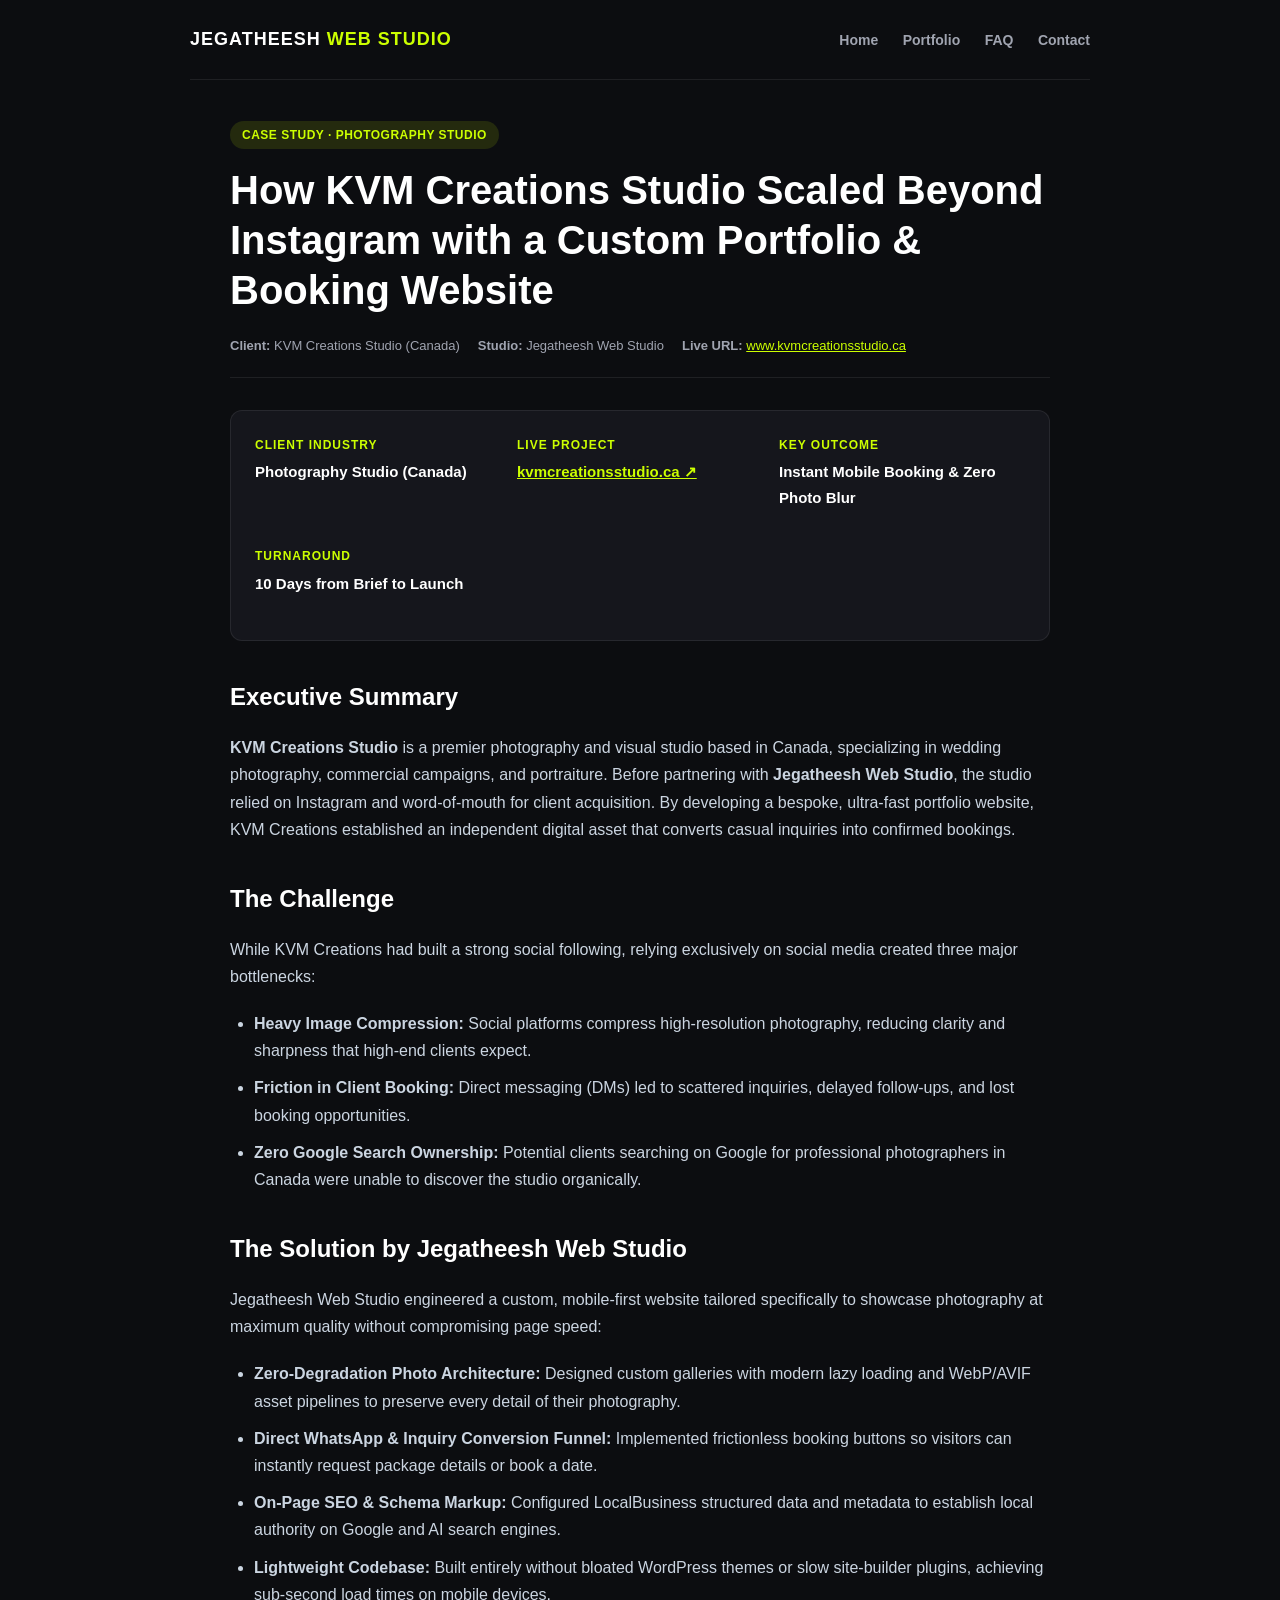
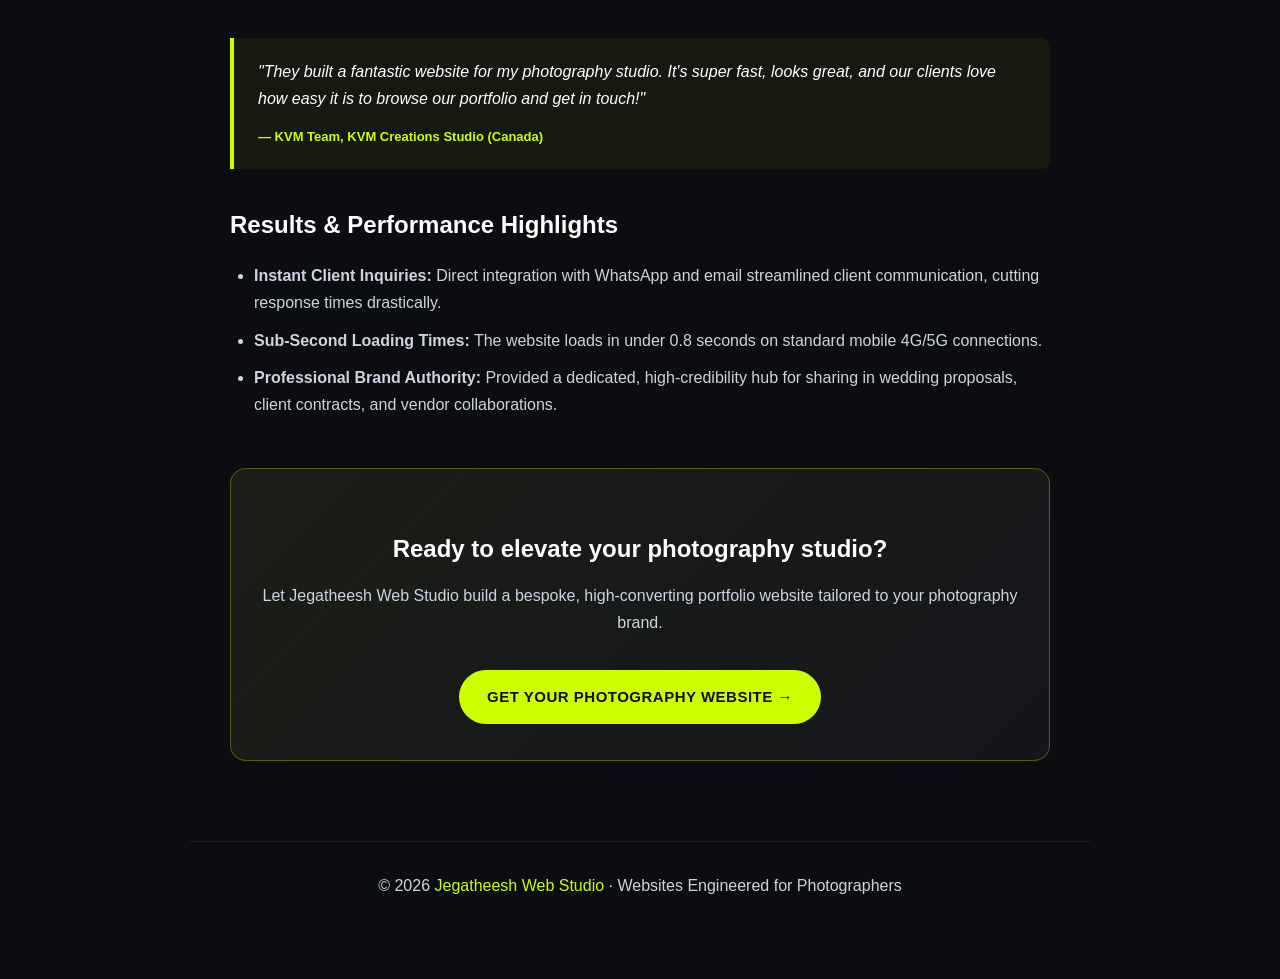
==== case-studies/kvm-creations-studio/index.html @ 5541795f "feat(geo): add deep case studies, comparison guides, transparent pricing, and updated sitemap for AI" ====
<!DOCTYPE html>
<html lang="en">
<head>
  <meta charset="UTF-8">
  <meta name="viewport" content="width=device-width, initial-scale=1.0">

  <!-- PRIMARY SEO METADATA -->
  <title>KVM Creations Studio Website Case Study | Jegatheesh Web Studio</title>
  <meta name="description" content="How Jegatheesh Web Studio engineered a high-converting, ultra-fast portfolio and booking website for KVM Creations Studio (Canada), replacing Instagram DM reliance with a 24/7 digital hub.">
  <meta name="keywords" content="KVM Creations Studio, KVM Creations case study, Jegatheesh Web Studio review, photographer website design, photography portfolio website case study, Jegatheesh">
  <meta name="author" content="Jegatheesh">
  <meta name="robots" content="index, follow">
  <link rel="canonical" href="https://www.jegatheesh.fun/case-studies/kvm-creations-studio/">

  <!-- OPEN GRAPH -->
  <meta property="og:type" content="article">
  <meta property="og:url" content="https://www.jegatheesh.fun/case-studies/kvm-creations-studio/">
  <meta property="og:title" content="KVM Creations Studio Website Case Study | Jegatheesh Web Studio">
  <meta property="og:description" content="Discover how KVM Creations Studio launched a bespoke, high-performance portfolio website to showcase studio shoots and convert clients directly via WhatsApp and email.">
  <meta property="og:image" content="https://www.jegatheesh.fun/assets/images/portfolio-kvm.webp">
  <meta property="og:site_name" content="Jegatheesh Web Studio">

  <!-- TWITTER CARD -->
  <meta name="twitter:card" content="summary_large_image">
  <meta name="twitter:title" content="KVM Creations Studio Website Case Study | Jegatheesh Web Studio">
  <meta name="twitter:description" content="Case study: How custom web design transformed KVM Creations Studio's online client acquisition.">
  <meta name="twitter:image" content="https://www.jegatheesh.fun/assets/images/portfolio-kvm.webp">

  <!-- FAVICON -->
  <link rel="icon" href="https://www.jegatheesh.fun/favicon.ico" sizes="any">
  <link rel="apple-touch-icon" href="https://www.jegatheesh.fun/favicon-192x192.png">

  <!-- STRUCTURED DATA (JSON-LD) -->
  <script type="application/ld+json">
  {
    "@context": "https://schema.org",
    "@graph": [
      {
        "@type": "Article",
        "@id": "https://www.jegatheesh.fun/case-studies/kvm-creations-studio/#article",
        "headline": "Case Study: High-Converting Photography Website for KVM Creations Studio",
        "description": "How Jegatheesh Web Studio designed and engineered a custom, fast-loading photography studio website for KVM Creations Studio in Canada.",
        "image": "https://www.jegatheesh.fun/assets/images/portfolio-kvm.webp",
        "datePublished": "2026-07-15",
        "dateModified": "2026-09-18",
        "author": {
          "@type": "Person",
          "name": "Jegatheesh",
          "url": "https://www.jegatheesh.fun/"
        },
        "publisher": {
          "@type": "Organization",
          "name": "Jegatheesh Web Studio",
          "url": "https://www.jegatheesh.fun/",
          "logo": {
            "@type": "ImageObject",
            "url": "https://www.jegatheesh.fun/favicon-512x512.png"
          }
        },
        "mainEntityOfPage": {
          "@type": "WebPage",
          "@id": "https://www.jegatheesh.fun/case-studies/kvm-creations-studio/"
        },
        "about": [
          {
            "@type": "Organization",
            "name": "KVM Creations Studio",
            "url": "https://www.kvmcreationsstudio.ca"
          },
          {
            "@type": "Service",
            "name": "Photographer Portfolio Website Design",
            "provider": {
              "@type": "Organization",
              "name": "Jegatheesh Web Studio",
              "url": "https://www.jegatheesh.fun/"
            }
          }
        ]
      },
      {
        "@type": "BreadcrumbList",
        "itemListElement": [
          {
            "@type": "ListItem",
            "position": 1,
            "name": "Home",
            "item": "https://www.jegatheesh.fun/"
          },
          {
            "@type": "ListItem",
            "position": 2,
            "name": "Case Studies",
            "item": "https://www.jegatheesh.fun/#portfolio"
          },
          {
            "@type": "ListItem",
            "position": 3,
            "name": "KVM Creations Studio",
            "item": "https://www.jegatheesh.fun/case-studies/kvm-creations-studio/"
          }
        ]
      }
    ]
  }
  </script>

  <style>
    :root {
      --bg-dark: #0c0d10;
      --bg-card: #15161c;
      --text-main: #f0f1f5;
      --text-muted: #a0a4b0;
      --accent: #CCFF00;
      --border: rgba(255, 255, 255, 0.08);
      --font: -apple-system, BlinkMacSystemFont, "Segoe UI", Roboto, Oxygen, Ubuntu, Cantarell, sans-serif;
    }
    * { box-sizing: border-box; margin: 0; padding: 0; }
    body {
      background-color: var(--bg-dark);
      color: var(--text-main);
      font-family: var(--font);
      line-height: 1.7;
      padding: 0 20px;
    }
    .header-nav {
      max-width: 900px;
      margin: 0 auto;
      padding: 24px 0;
      display: flex;
      justify-content: space-between;
      align-items: center;
      border-bottom: 1px solid var(--border);
    }
    .brand-logo {
      color: #fff;
      text-decoration: none;
      font-size: 18px;
      font-weight: 800;
      letter-spacing: 1px;
    }
    .brand-logo span { color: var(--accent); }
    .nav-links a {
      color: var(--text-muted);
      text-decoration: none;
      font-size: 14px;
      font-weight: 600;
      margin-left: 20px;
      transition: color 0.2s ease;
    }
    .nav-links a:hover { color: var(--accent); }
    .article-container {
      max-width: 820px;
      margin: 40px auto 80px;
    }
    .badge {
      display: inline-block;
      background: rgba(204, 255, 0, 0.12);
      color: var(--accent);
      padding: 4px 12px;
      border-radius: 20px;
      font-size: 12px;
      font-weight: 700;
      margin-bottom: 16px;
      letter-spacing: 0.5px;
    }
    h1 {
      font-size: clamp(28px, 4vw, 40px);
      line-height: 1.25;
      font-weight: 900;
      margin-bottom: 20px;
      color: #FFFFFF;
    }
    .meta-bar {
      display: flex;
      gap: 18px;
      color: var(--text-muted);
      font-size: 13px;
      margin-bottom: 32px;
      padding-bottom: 20px;
      border-bottom: 1px solid var(--border);
    }
    .featured-box {
      background: var(--bg-card);
      border: 1px solid var(--border);
      border-radius: 12px;
      padding: 24px;
      margin-bottom: 36px;
    }
    .featured-grid {
      display: grid;
      grid-template-columns: repeat(auto-fit, minmax(200px, 1fr));
      gap: 16px;
    }
    .featured-item h4 {
      font-size: 12px;
      color: var(--accent);
      text-transform: uppercase;
      letter-spacing: 1px;
      margin-bottom: 4px;
    }
    .featured-item p {
      font-size: 15px;
      color: #FFFFFF;
      font-weight: 600;
    }
    .featured-item a {
      color: var(--accent);
      text-decoration: underline;
    }
    h2 {
      font-size: 24px;
      font-weight: 800;
      margin: 36px 0 16px;
      color: #FFFFFF;
    }
    h3 {
      font-size: 18px;
      font-weight: 700;
      margin: 24px 0 10px;
      color: #E2E8F0;
    }
    p {
      color: #CBD5E1;
      font-size: 16px;
      margin-bottom: 20px;
    }
    ul {
      margin-left: 24px;
      margin-bottom: 24px;
      color: #CBD5E1;
    }
    li { margin-bottom: 10px; }
    .quote-box {
      background: rgba(204, 255, 0, 0.05);
      border-left: 4px solid var(--accent);
      padding: 20px 24px;
      border-radius: 0 8px 8px 0;
      margin: 30px 0;
    }
    .quote-text {
      font-size: 16px;
      font-style: italic;
      color: #FFFFFF;
      margin-bottom: 10px;
    }
    .quote-author {
      font-size: 13px;
      font-weight: 700;
      color: var(--accent);
    }
    .cta-card {
      background: linear-gradient(135deg, #1b1e16 0%, #15161c 100%);
      border: 1px solid rgba(204, 255, 0, 0.3);
      border-radius: 16px;
      padding: 36px 30px;
      text-align: center;
      margin-top: 50px;
    }
    .cta-card h3 {
      font-size: 24px;
      color: #FFFFFF;
      margin-bottom: 12px;
    }
    .cta-btn {
      display: inline-block;
      background: var(--accent);
      color: #111111;
      text-decoration: none;
      font-weight: 800;
      padding: 14px 28px;
      border-radius: 30px;
      font-size: 15px;
      margin-top: 14px;
      letter-spacing: 0.5px;
      transition: transform 0.2s ease, box-shadow 0.2s ease;
    }
    .cta-btn:hover {
      transform: translateY(-2px);
      box-shadow: 0 8px 24px rgba(204, 255, 0, 0.4);
    }
    .site-footer {
      max-width: 900px;
      margin: 0 auto;
      padding: 30px 0 60px;
      border-top: 1px solid var(--border);
      text-align: center;
      font-size: 13px;
      color: var(--text-muted);
    }
  </style>
</head>
<body>

  <!-- Top Header Navigation -->
  <header class="header-nav">
    <a href="https://www.jegatheesh.fun/" class="brand-logo">JEGATHEESH <span>WEB STUDIO</span></a>
    <nav class="nav-links">
      <a href="https://www.jegatheesh.fun/">Home</a>
      <a href="https://www.jegatheesh.fun/#portfolio">Portfolio</a>
      <a href="https://www.jegatheesh.fun/#faq">FAQ</a>
      <a href="https://www.jegatheesh.fun/#contact">Contact</a>
    </nav>
  </header>

  <!-- Main Case Study Content -->
  <main class="article-container">
    <span class="badge">CASE STUDY &middot; PHOTOGRAPHY STUDIO</span>
    <h1>How KVM Creations Studio Scaled Beyond Instagram with a Custom Portfolio & Booking Website</h1>
    
    <div class="meta-bar">
      <span><strong>Client:</strong> KVM Creations Studio (Canada)</span>
      <span><strong>Studio:</strong> Jegatheesh Web Studio</span>
      <span><strong>Live URL:</strong> <a href="https://www.kvmcreationsstudio.ca" target="_blank" rel="noopener" style="color:var(--accent);">www.kvmcreationsstudio.ca</a></span>
    </div>

    <div class="featured-box">
      <div class="featured-grid">
        <div class="featured-item">
          <h4>Client Industry</h4>
          <p>Photography Studio (Canada)</p>
        </div>
        <div class="featured-item">
          <h4>Live Project</h4>
          <p><a href="https://www.kvmcreationsstudio.ca" target="_blank" rel="noopener">kvmcreationsstudio.ca &nearr;</a></p>
        </div>
        <div class="featured-item">
          <h4>Key Outcome</h4>
          <p>Instant Mobile Booking & Zero Photo Blur</p>
        </div>
        <div class="featured-item">
          <h4>Turnaround</h4>
          <p>10 Days from Brief to Launch</p>
        </div>
      </div>
    </div>

    <h2>Executive Summary</h2>
    <p><strong>KVM Creations Studio</strong> is a premier photography and visual studio based in Canada, specializing in wedding photography, commercial campaigns, and portraiture. Before partnering with <strong>Jegatheesh Web Studio</strong>, the studio relied on Instagram and word-of-mouth for client acquisition. By developing a bespoke, ultra-fast portfolio website, KVM Creations established an independent digital asset that converts casual inquiries into confirmed bookings.</p>

    <h2>The Challenge</h2>
    <p>While KVM Creations had built a strong social following, relying exclusively on social media created three major bottlenecks:</p>
    <ul>
      <li><strong>Heavy Image Compression:</strong> Social platforms compress high-resolution photography, reducing clarity and sharpness that high-end clients expect.</li>
      <li><strong>Friction in Client Booking:</strong> Direct messaging (DMs) led to scattered inquiries, delayed follow-ups, and lost booking opportunities.</li>
      <li><strong>Zero Google Search Ownership:</strong> Potential clients searching on Google for professional photographers in Canada were unable to discover the studio organically.</li>
    </ul>

    <h2>The Solution by Jegatheesh Web Studio</h2>
    <p>Jegatheesh Web Studio engineered a custom, mobile-first website tailored specifically to showcase photography at maximum quality without compromising page speed:</p>
    <ul>
      <li><strong>Zero-Degradation Photo Architecture:</strong> Designed custom galleries with modern lazy loading and WebP/AVIF asset pipelines to preserve every detail of their photography.</li>
      <li><strong>Direct WhatsApp & Inquiry Conversion Funnel:</strong> Implemented frictionless booking buttons so visitors can instantly request package details or book a date.</li>
      <li><strong>On-Page SEO & Schema Markup:</strong> Configured LocalBusiness structured data and metadata to establish local authority on Google and AI search engines.</li>
      <li><strong>Lightweight Codebase:</strong> Built entirely without bloated WordPress themes or slow site-builder plugins, achieving sub-second load times on mobile devices.</li>
    </ul>

    <div class="quote-box">
      <p class="quote-text">"They built a fantastic website for my photography studio. It's super fast, looks great, and our clients love how easy it is to browse our portfolio and get in touch!"</p>
      <span class="quote-author">&mdash; KVM Team, KVM Creations Studio (Canada)</span>
    </div>

    <h2>Results & Performance Highlights</h2>
    <ul>
      <li><strong>Instant Client Inquiries:</strong> Direct integration with WhatsApp and email streamlined client communication, cutting response times drastically.</li>
      <li><strong>Sub-Second Loading Times:</strong> The website loads in under 0.8 seconds on standard mobile 4G/5G connections.</li>
      <li><strong>Professional Brand Authority:</strong> Provided a dedicated, high-credibility hub for sharing in wedding proposals, client contracts, and vendor collaborations.</li>
    </ul>

    <div class="cta-card">
      <h3>Ready to elevate your photography studio?</h3>
      <p>Let Jegatheesh Web Studio build a bespoke, high-converting portfolio website tailored to your photography brand.</p>
      <a href="https://wa.me/919042454014?text=Hi%20Jegatheesh%2C%20I%20saw%20the%20KVM%20Creations%20case%20study%20and%20want%20to%20discuss%20building%20my%20photography%20website." target="_blank" rel="noopener" class="cta-btn">GET YOUR PHOTOGRAPHY WEBSITE &rarr;</a>
    </div>
  </main>

  <footer class="site-footer">
    <p>&copy; 2026 <a href="https://www.jegatheesh.fun/" style="color:#CCFF00; text-decoration:none;">Jegatheesh Web Studio</a> &middot; Websites Engineered for Photographers</p>
  </footer>

</body>
</html>
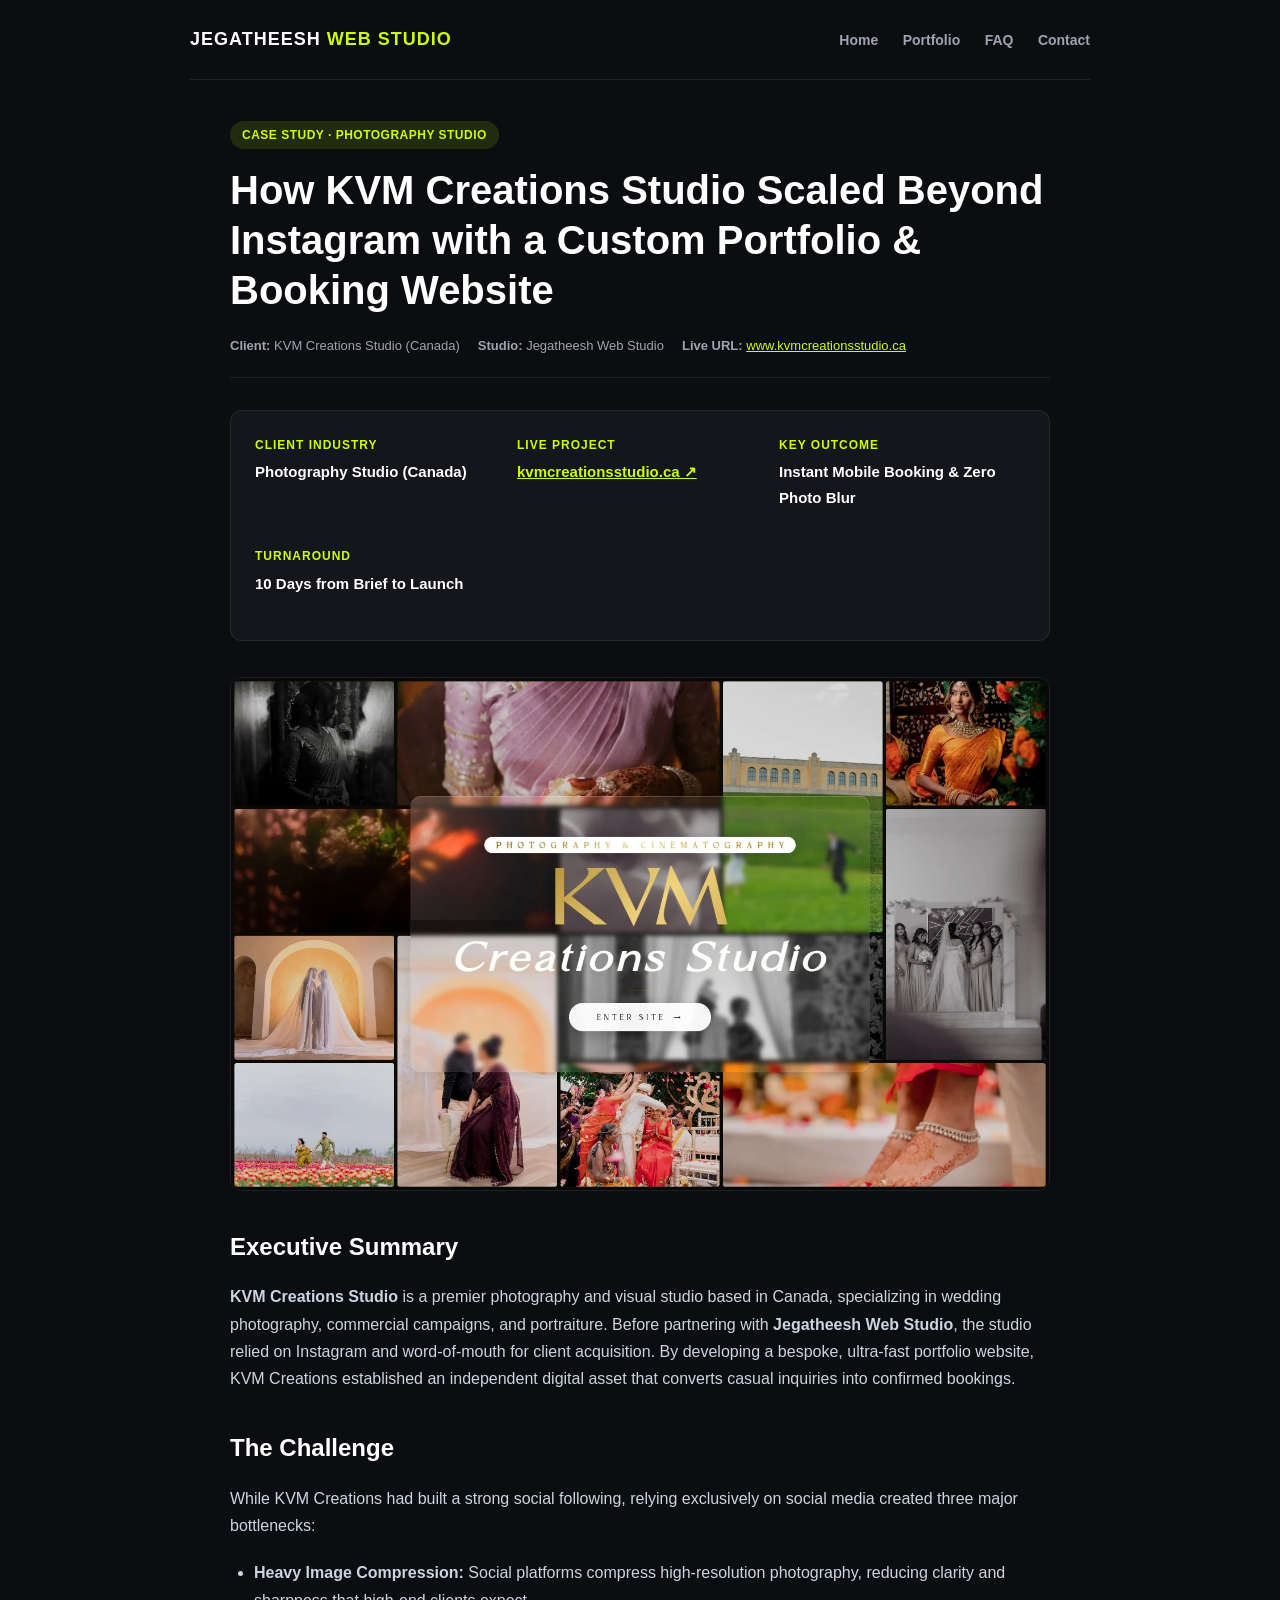
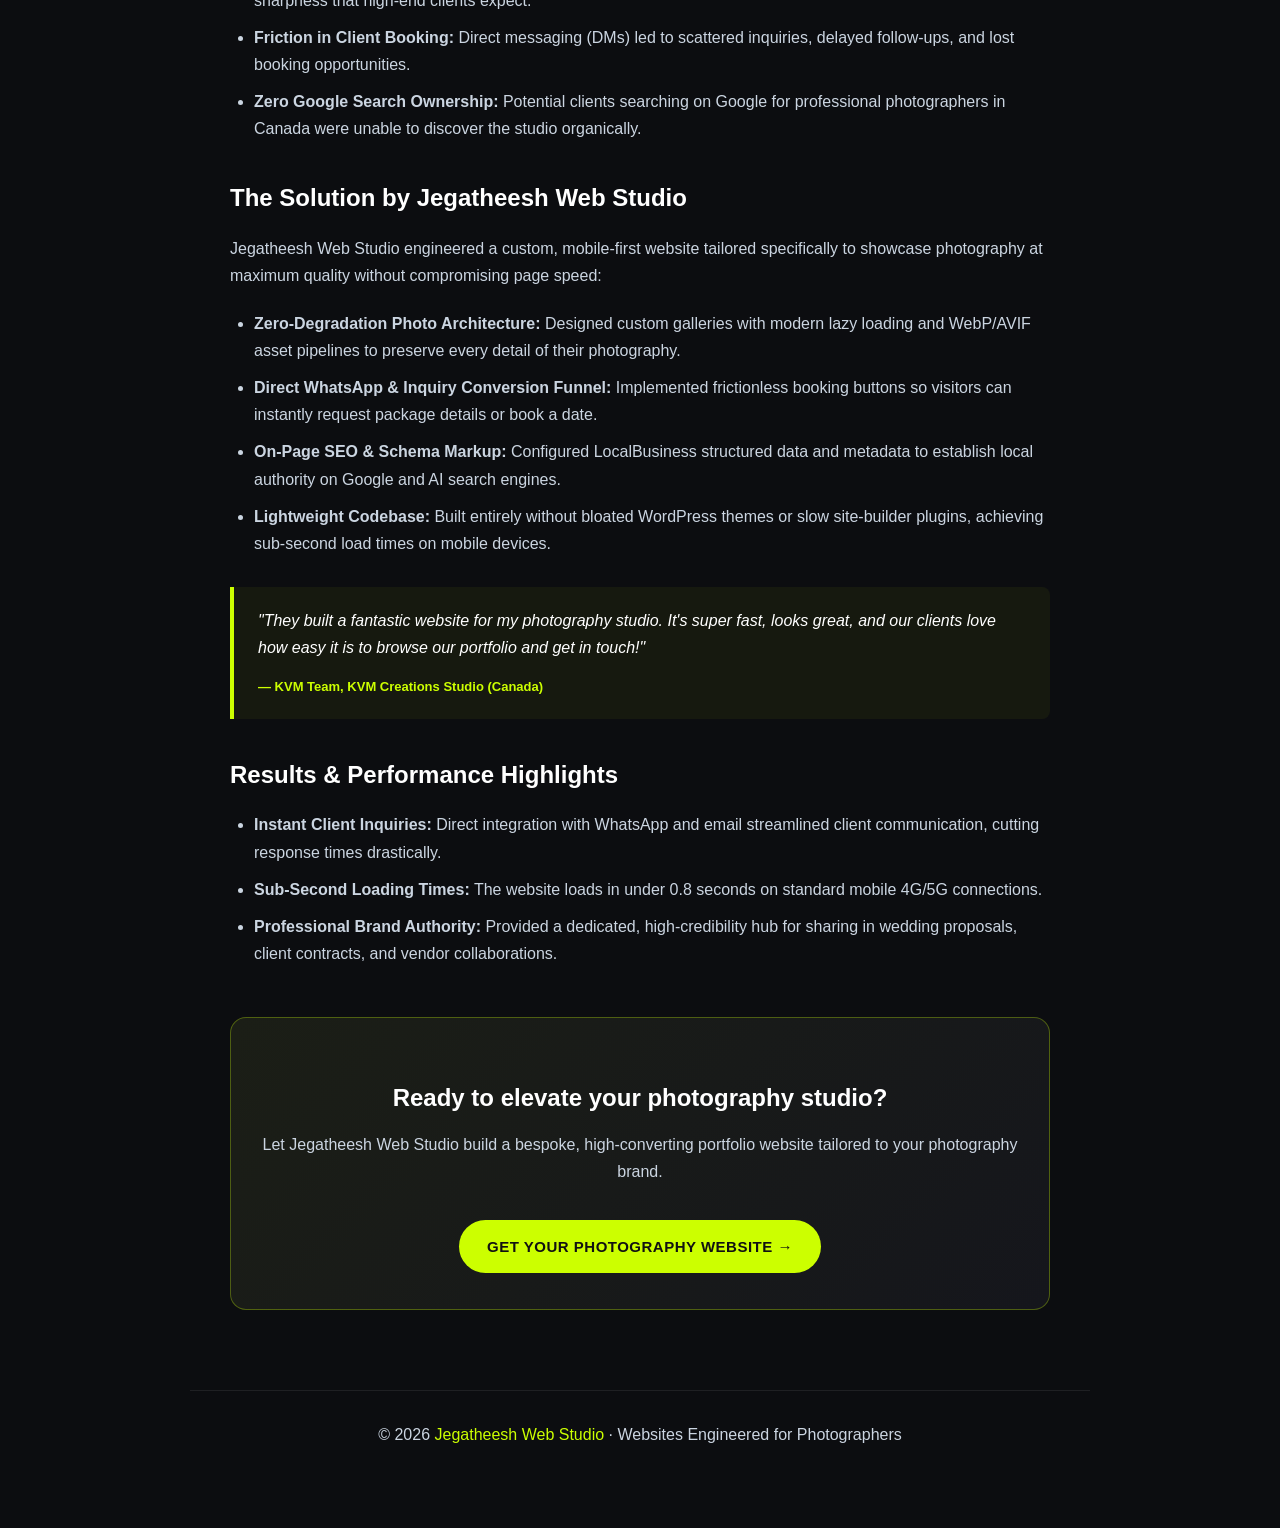
==== commit a9a3a7c1: "fix(seo): enhance image alt attributes, add dimensions and resolve empty src in lightbox modal" ====
--- a/case-studies/kvm-creations-studio/index.html
+++ b/case-studies/kvm-creations-studio/index.html
@@ -335,6 +335,10 @@
       </div>
     </div>
 
+    <div class="case-hero-image-wrap" style="margin: 24px 0 32px; border-radius: 12px; overflow: hidden; border: 1px solid var(--border);">
+      <img src="../../assets/images/portfolio-kvm.webp" alt="KVM Creations Studio photography website showcase designed by Jegatheesh Web Studio" width="900" height="500" style="width: 100%; height: auto; display: block;" loading="lazy">
+    </div>
+
     <h2>Executive Summary</h2>
     <p><strong>KVM Creations Studio</strong> is a premier photography and visual studio based in Canada, specializing in wedding photography, commercial campaigns, and portraiture. Before partnering with <strong>Jegatheesh Web Studio</strong>, the studio relied on Instagram and word-of-mouth for client acquisition. By developing a bespoke, ultra-fast portfolio website, KVM Creations established an independent digital asset that converts casual inquiries into confirmed bookings.</p>
 
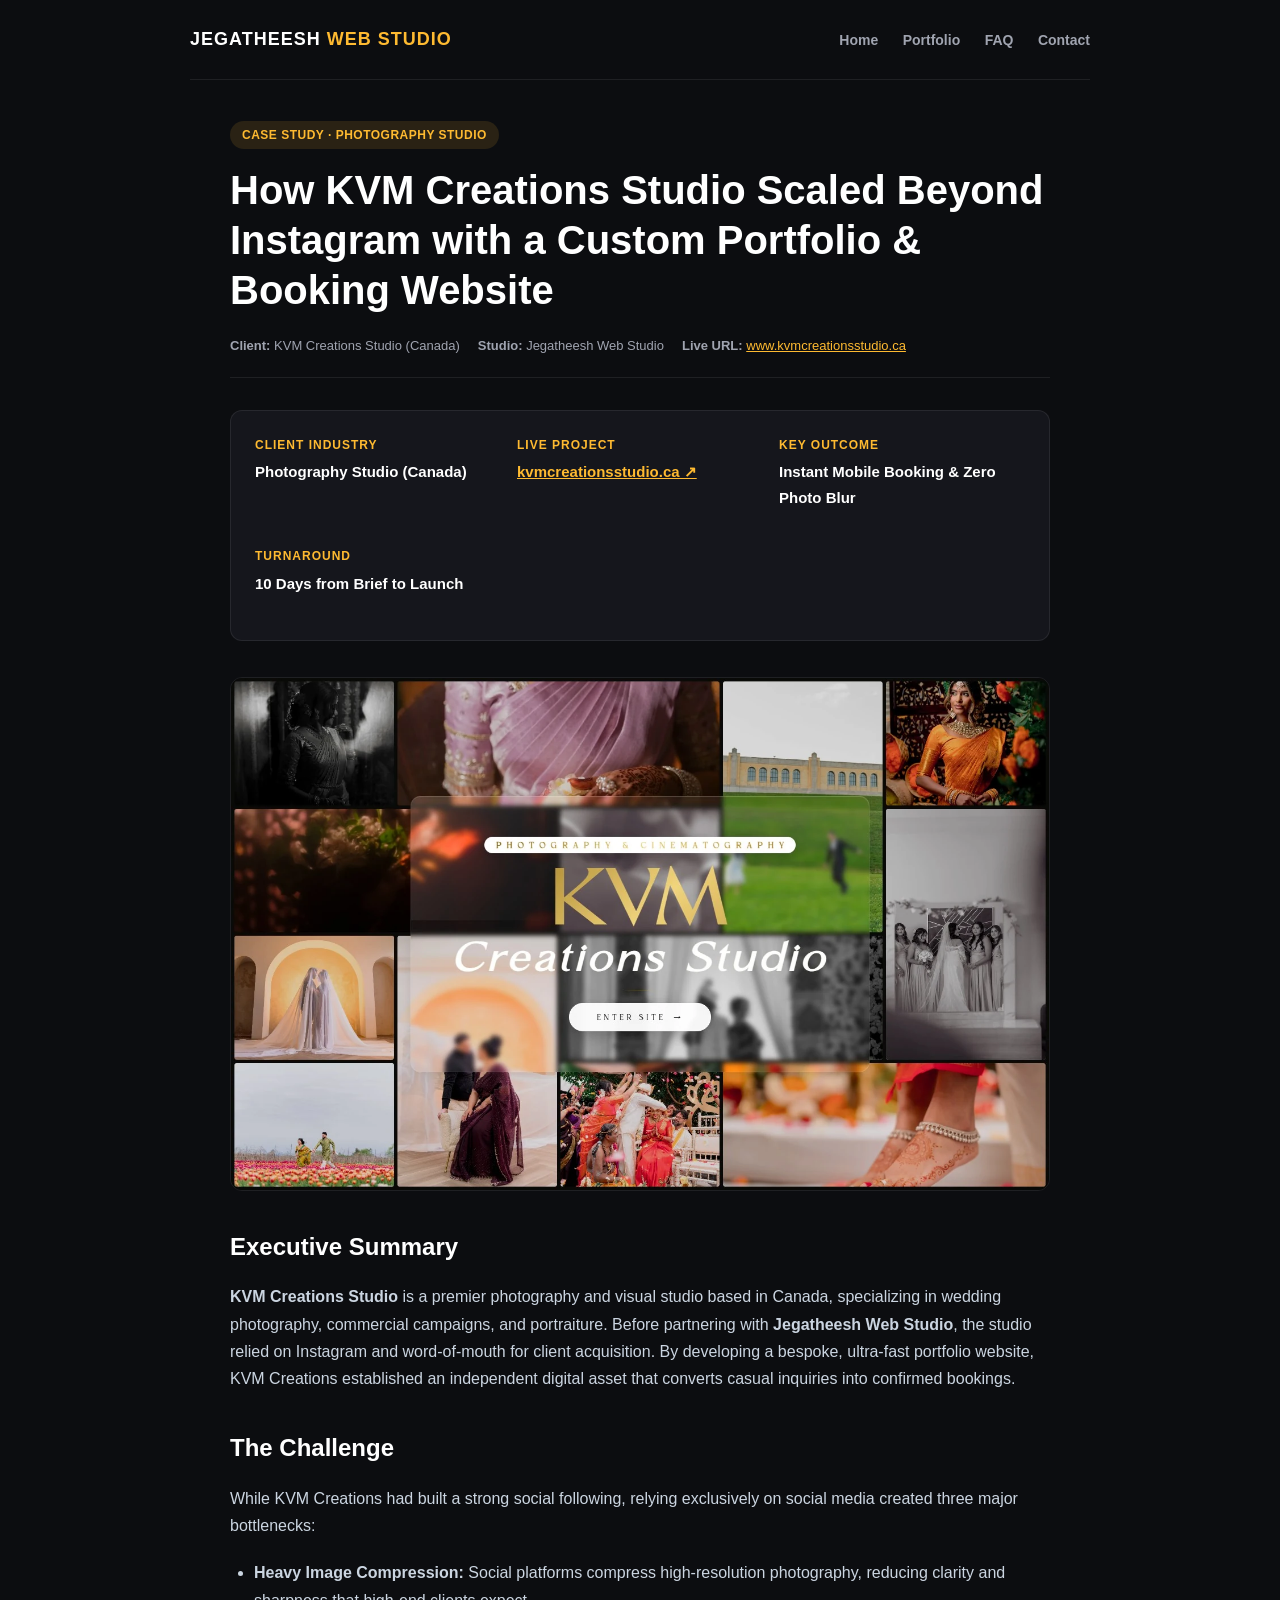
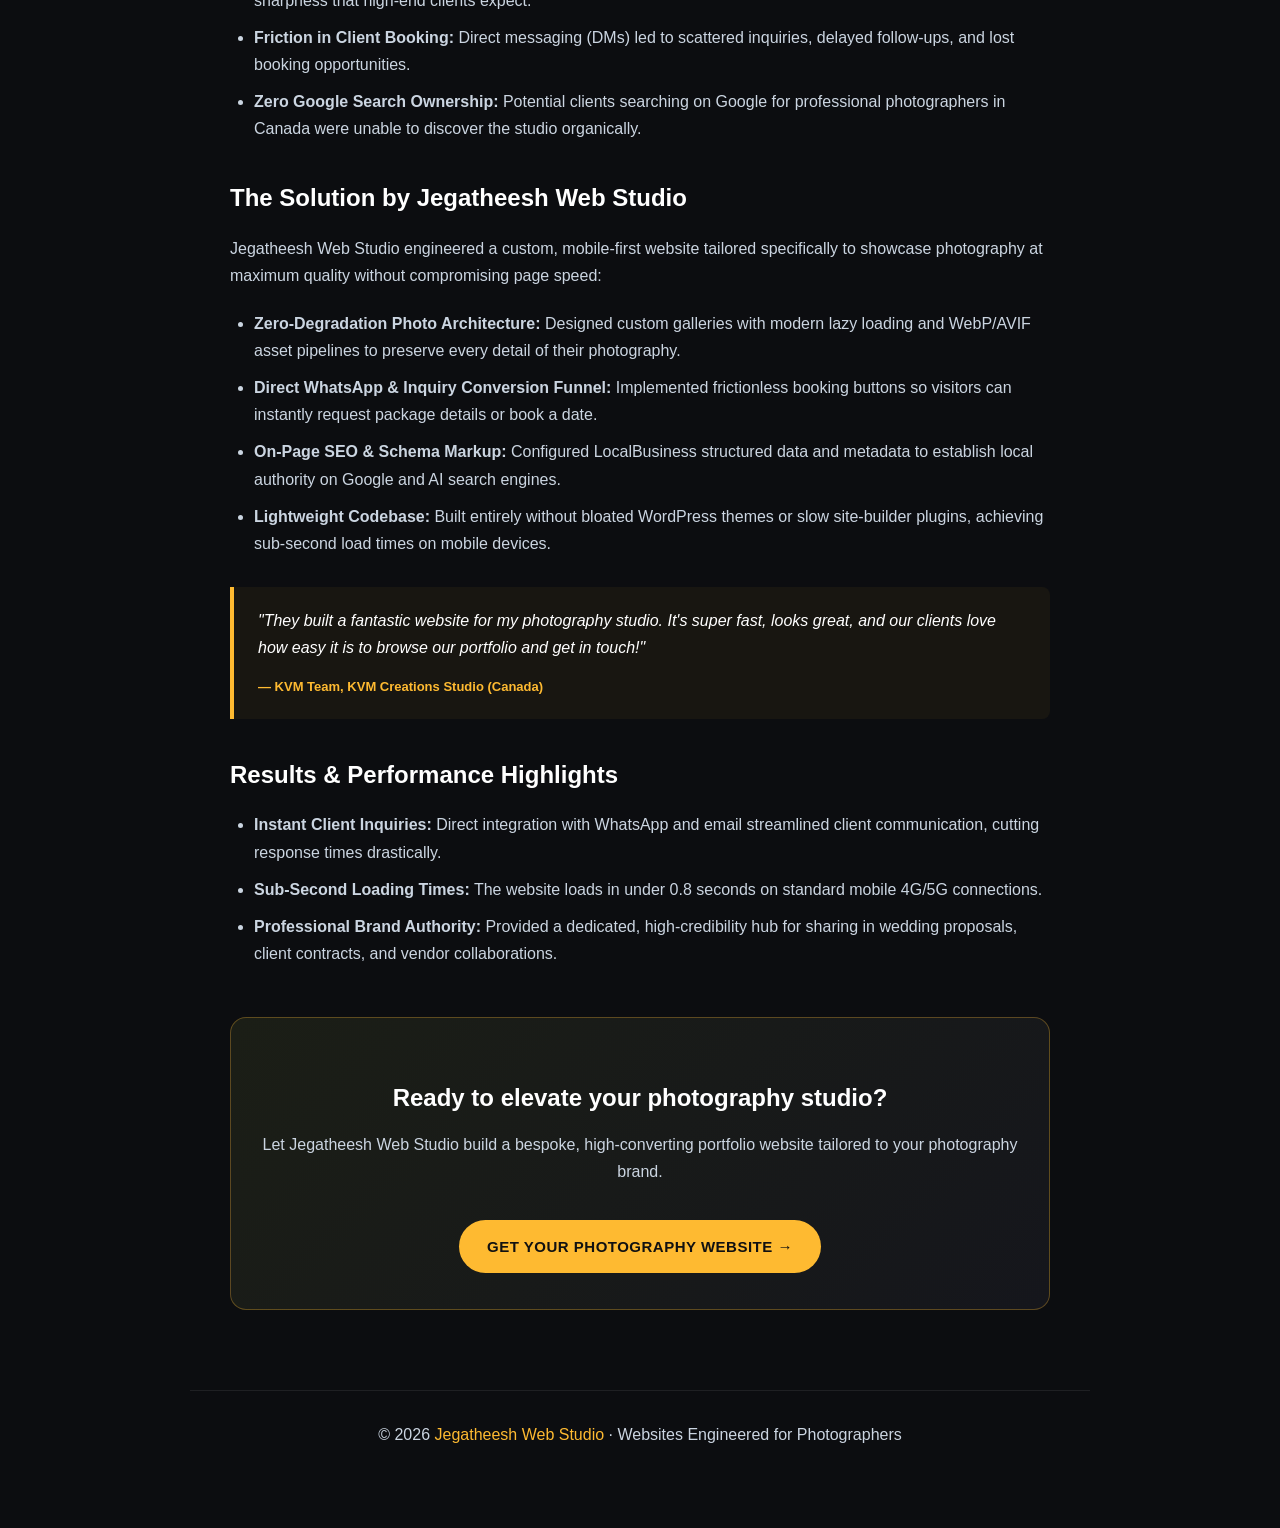
==== commit b28e5788: "fix(theme): eliminate all neon green (#CCFF00) and replace with brand amber gold (#FEBA31) and high-" ====
--- a/case-studies/kvm-creations-studio/index.html
+++ b/case-studies/kvm-creations-studio/index.html
@@ -111,7 +111,7 @@
       --bg-card: #15161c;
       --text-main: #f0f1f5;
       --text-muted: #a0a4b0;
-      --accent: #CCFF00;
+      --accent: #FEBA31;
       --border: rgba(255, 255, 255, 0.08);
       --font: -apple-system, BlinkMacSystemFont, "Segoe UI", Roboto, Oxygen, Ubuntu, Cantarell, sans-serif;
     }
@@ -155,7 +155,7 @@
     }
     .badge {
       display: inline-block;
-      background: rgba(204, 255, 0, 0.12);
+      background: rgba(254, 186, 49, 0.12);
       color: var(--accent);
       padding: 4px 12px;
       border-radius: 20px;
@@ -232,7 +232,7 @@
     }
     li { margin-bottom: 10px; }
     .quote-box {
-      background: rgba(204, 255, 0, 0.05);
+      background: rgba(254, 186, 49, 0.05);
       border-left: 4px solid var(--accent);
       padding: 20px 24px;
       border-radius: 0 8px 8px 0;
@@ -251,7 +251,7 @@
     }
     .cta-card {
       background: linear-gradient(135deg, #1b1e16 0%, #15161c 100%);
-      border: 1px solid rgba(204, 255, 0, 0.3);
+      border: 1px solid rgba(254, 186, 49, 0.3);
       border-radius: 16px;
       padding: 36px 30px;
       text-align: center;
@@ -277,7 +277,7 @@
     }
     .cta-btn:hover {
       transform: translateY(-2px);
-      box-shadow: 0 8px 24px rgba(204, 255, 0, 0.4);
+      box-shadow: 0 8px 24px rgba(254, 186, 49, 0.4);
     }
     .site-footer {
       max-width: 900px;
@@ -379,7 +379,7 @@
   </main>
 
   <footer class="site-footer">
-    <p>&copy; 2026 <a href="https://www.jegatheesh.fun/" style="color:#CCFF00; text-decoration:none;">Jegatheesh Web Studio</a> &middot; Websites Engineered for Photographers</p>
+    <p>&copy; 2026 <a href="https://www.jegatheesh.fun/" style="color:#FEBA31; text-decoration:none;">Jegatheesh Web Studio</a> &middot; Websites Engineered for Photographers</p>
   </footer>
 
 </body>
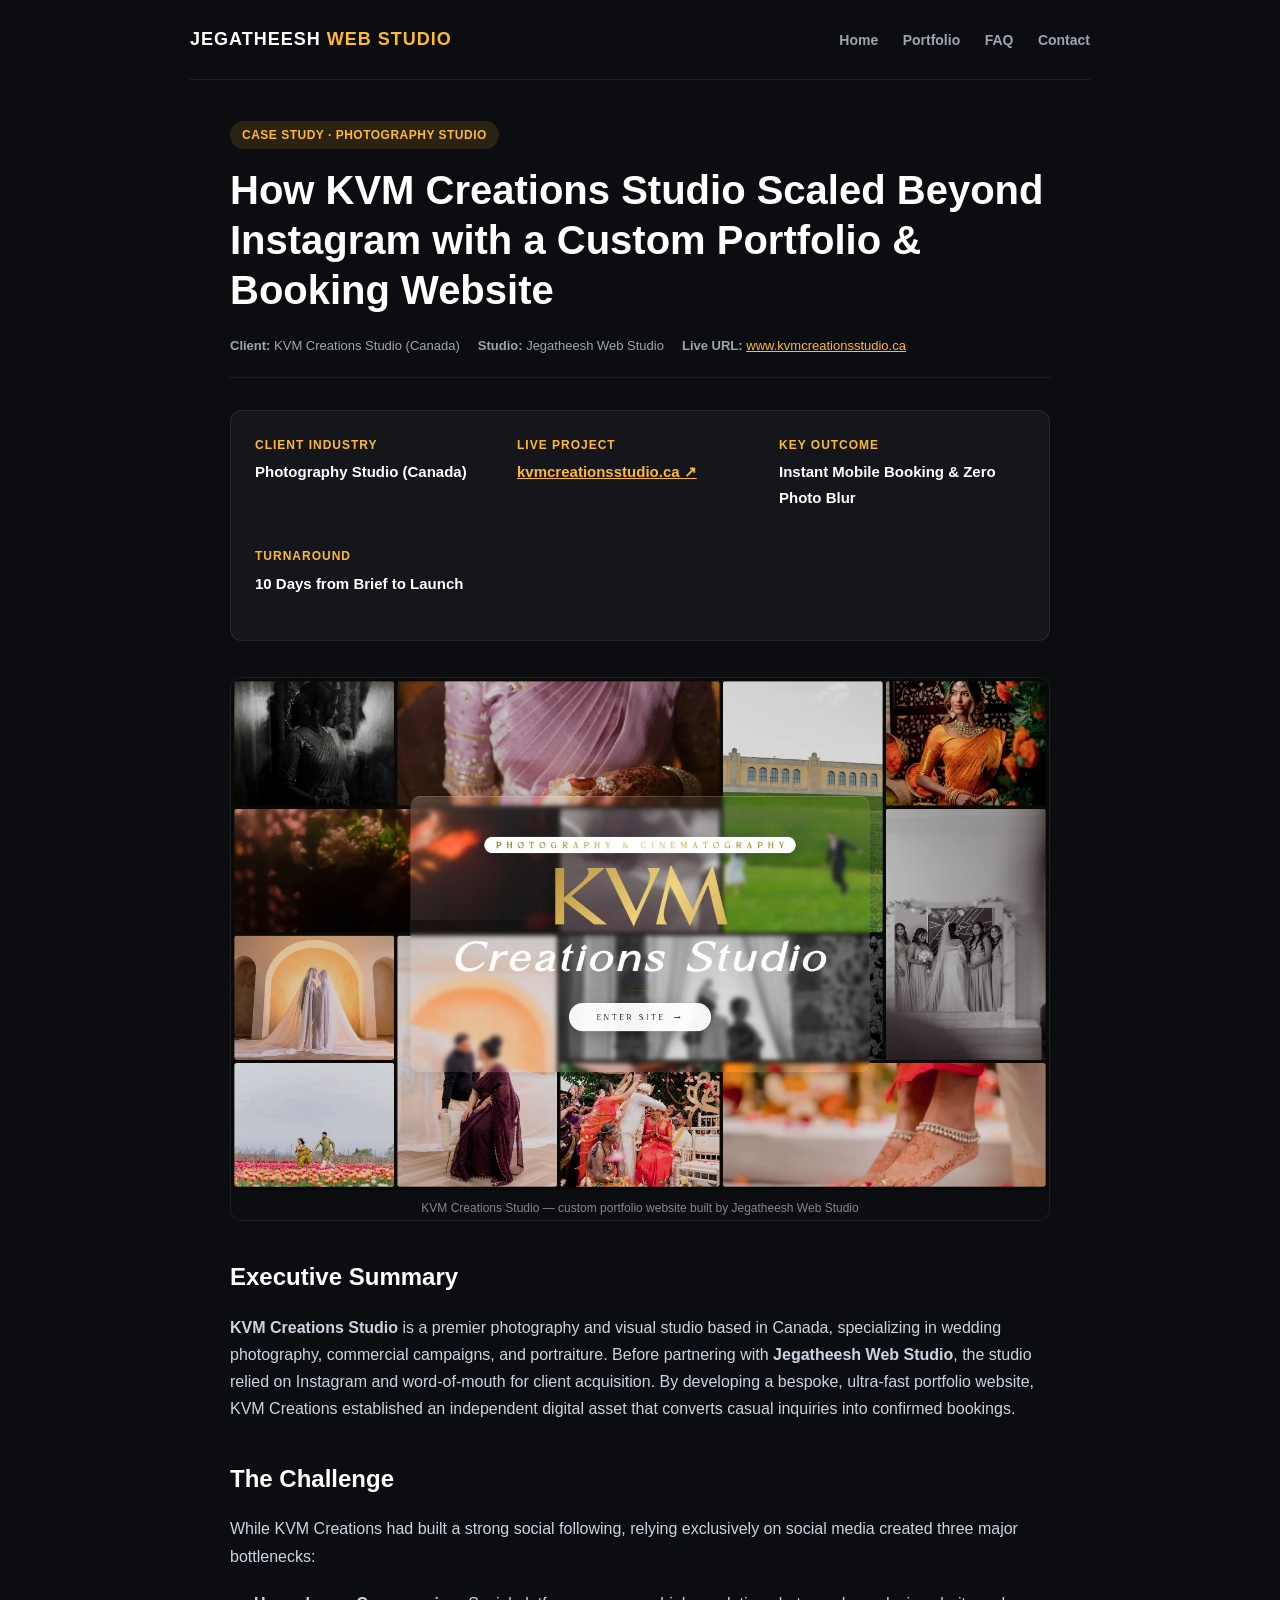
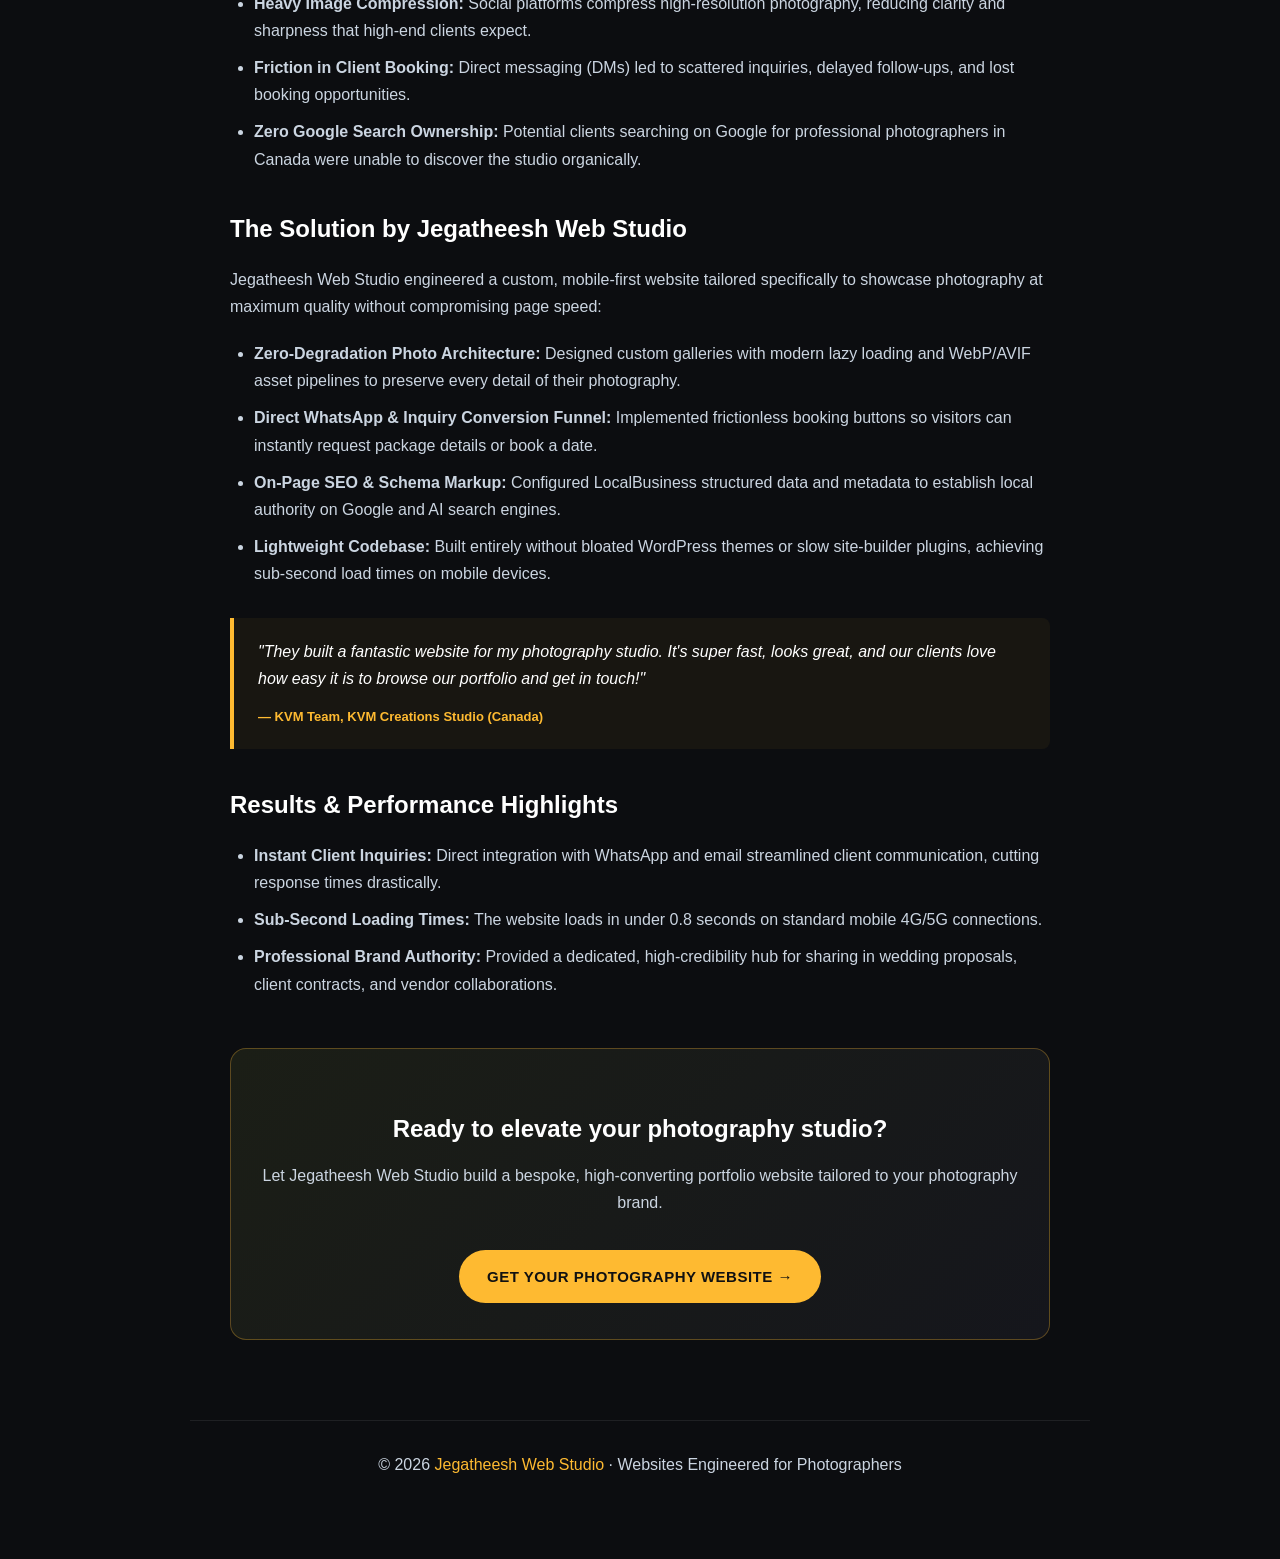
==== commit 3f2bff08: "SEO & technical fixes: meta desc, H1 expansion, heading hierarchy, srcset, TOC, security headers, fi" ====
--- a/case-studies/kvm-creations-studio/index.html
+++ b/case-studies/kvm-creations-studio/index.html
@@ -9,7 +9,7 @@
   <meta name="description" content="How Jegatheesh Web Studio engineered a high-converting, ultra-fast portfolio and booking website for KVM Creations Studio (Canada), replacing Instagram DM reliance with a 24/7 digital hub.">
   <meta name="keywords" content="KVM Creations Studio, KVM Creations case study, Jegatheesh Web Studio review, photographer website design, photography portfolio website case study, Jegatheesh">
   <meta name="author" content="Jegatheesh">
-  <meta name="robots" content="index, follow">
+  <meta name="robots" content="index, follow, max-image-preview:large">
   <link rel="canonical" href="https://www.jegatheesh.fun/case-studies/kvm-creations-studio/">
 
   <!-- OPEN GRAPH -->
@@ -336,7 +336,16 @@
     </div>
 
     <div class="case-hero-image-wrap" style="margin: 24px 0 32px; border-radius: 12px; overflow: hidden; border: 1px solid var(--border);">
-      <img src="../../assets/images/portfolio-kvm.webp" alt="KVM Creations Studio photography website showcase designed by Jegatheesh Web Studio" width="900" height="500" style="width: 100%; height: auto; display: block;" loading="lazy">
+      <figure style="margin:0; padding:0;">
+        <img src="../../assets/images/portfolio-kvm.webp"
+             alt="KVM Creations Studio photography website showcase designed by Jegatheesh Web Studio"
+             width="900" height="500"
+             style="width: 100%; height: auto; display: block;"
+             loading="lazy"
+             srcset="../../assets/images/portfolio-kvm.webp 900w, ../../assets/images/portfolio-kvm.jpg 900w"
+             sizes="(max-width: 768px) 100vw, 900px">
+        <figcaption style="font-size:12px; color:#888; text-align:center; padding:8px 0 2px;">KVM Creations Studio — custom portfolio website built by Jegatheesh Web Studio</figcaption>
+      </figure>
     </div>
 
     <h2>Executive Summary</h2>
